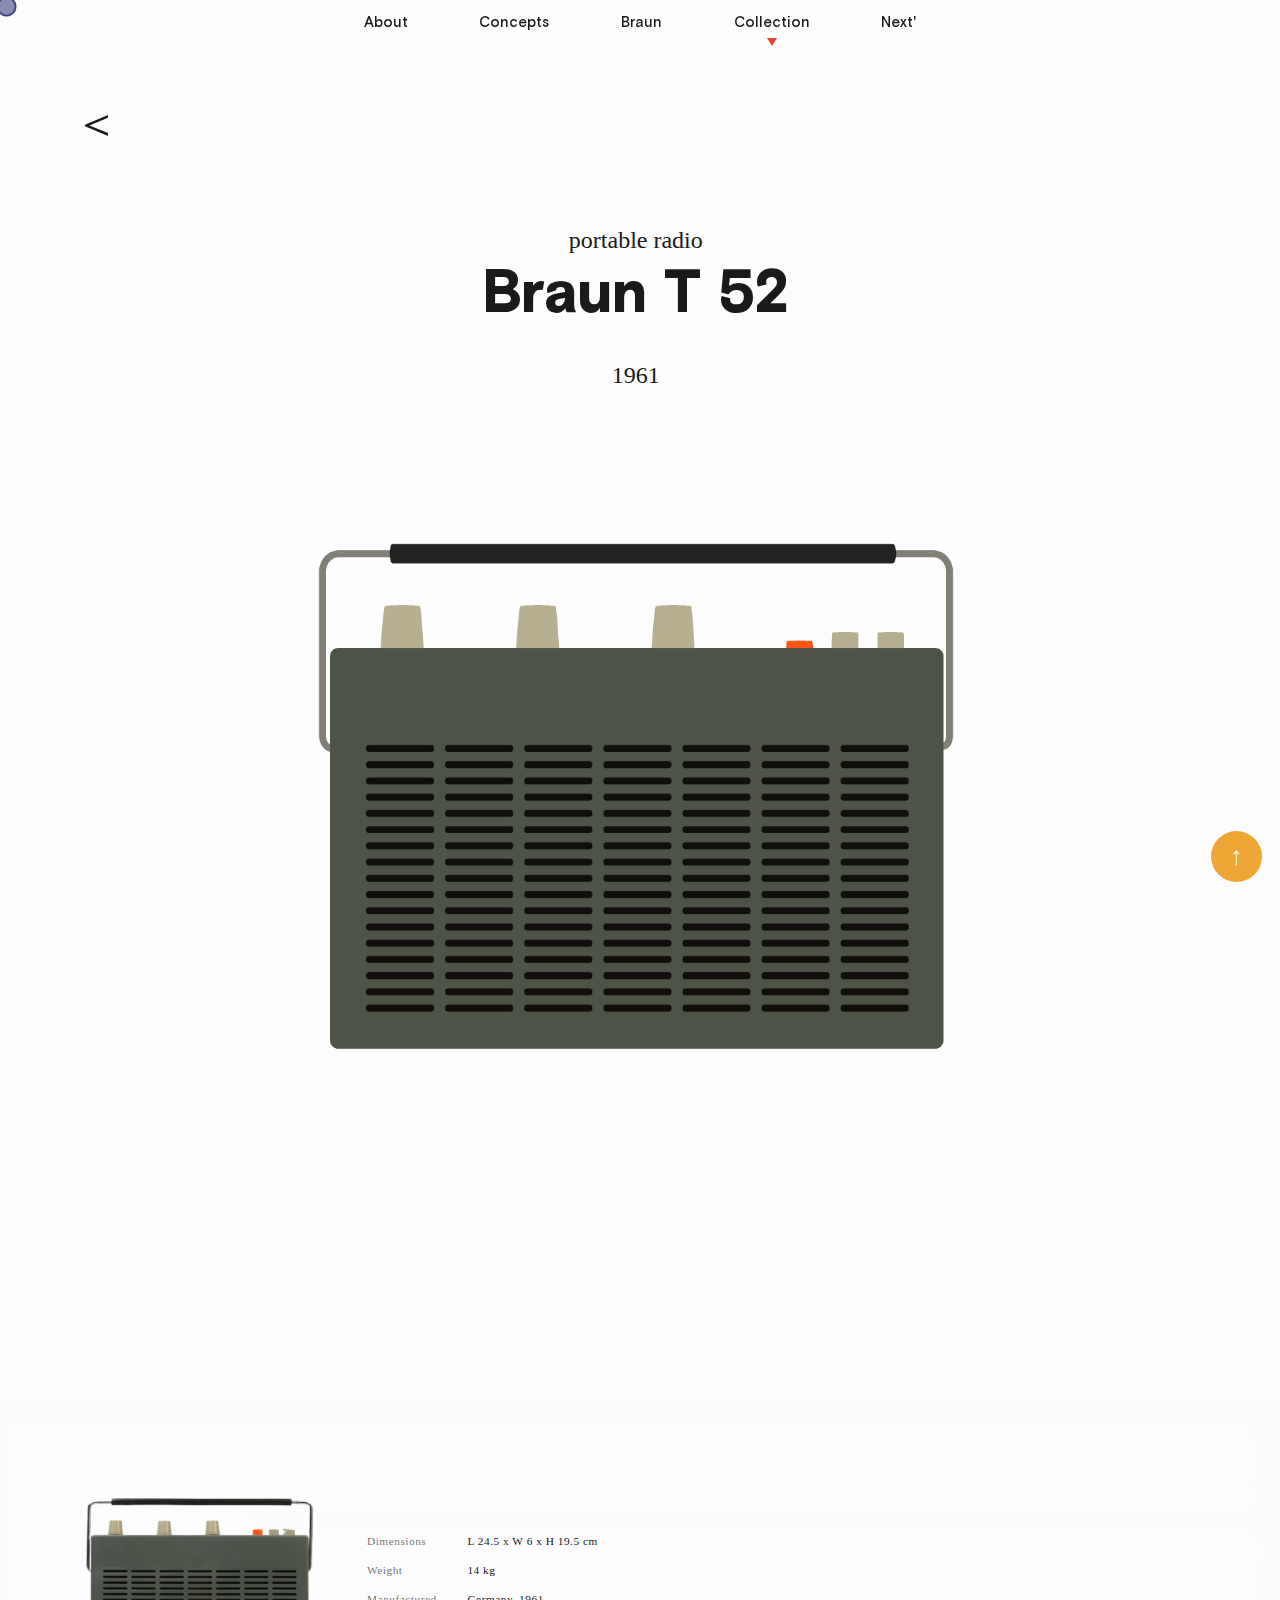
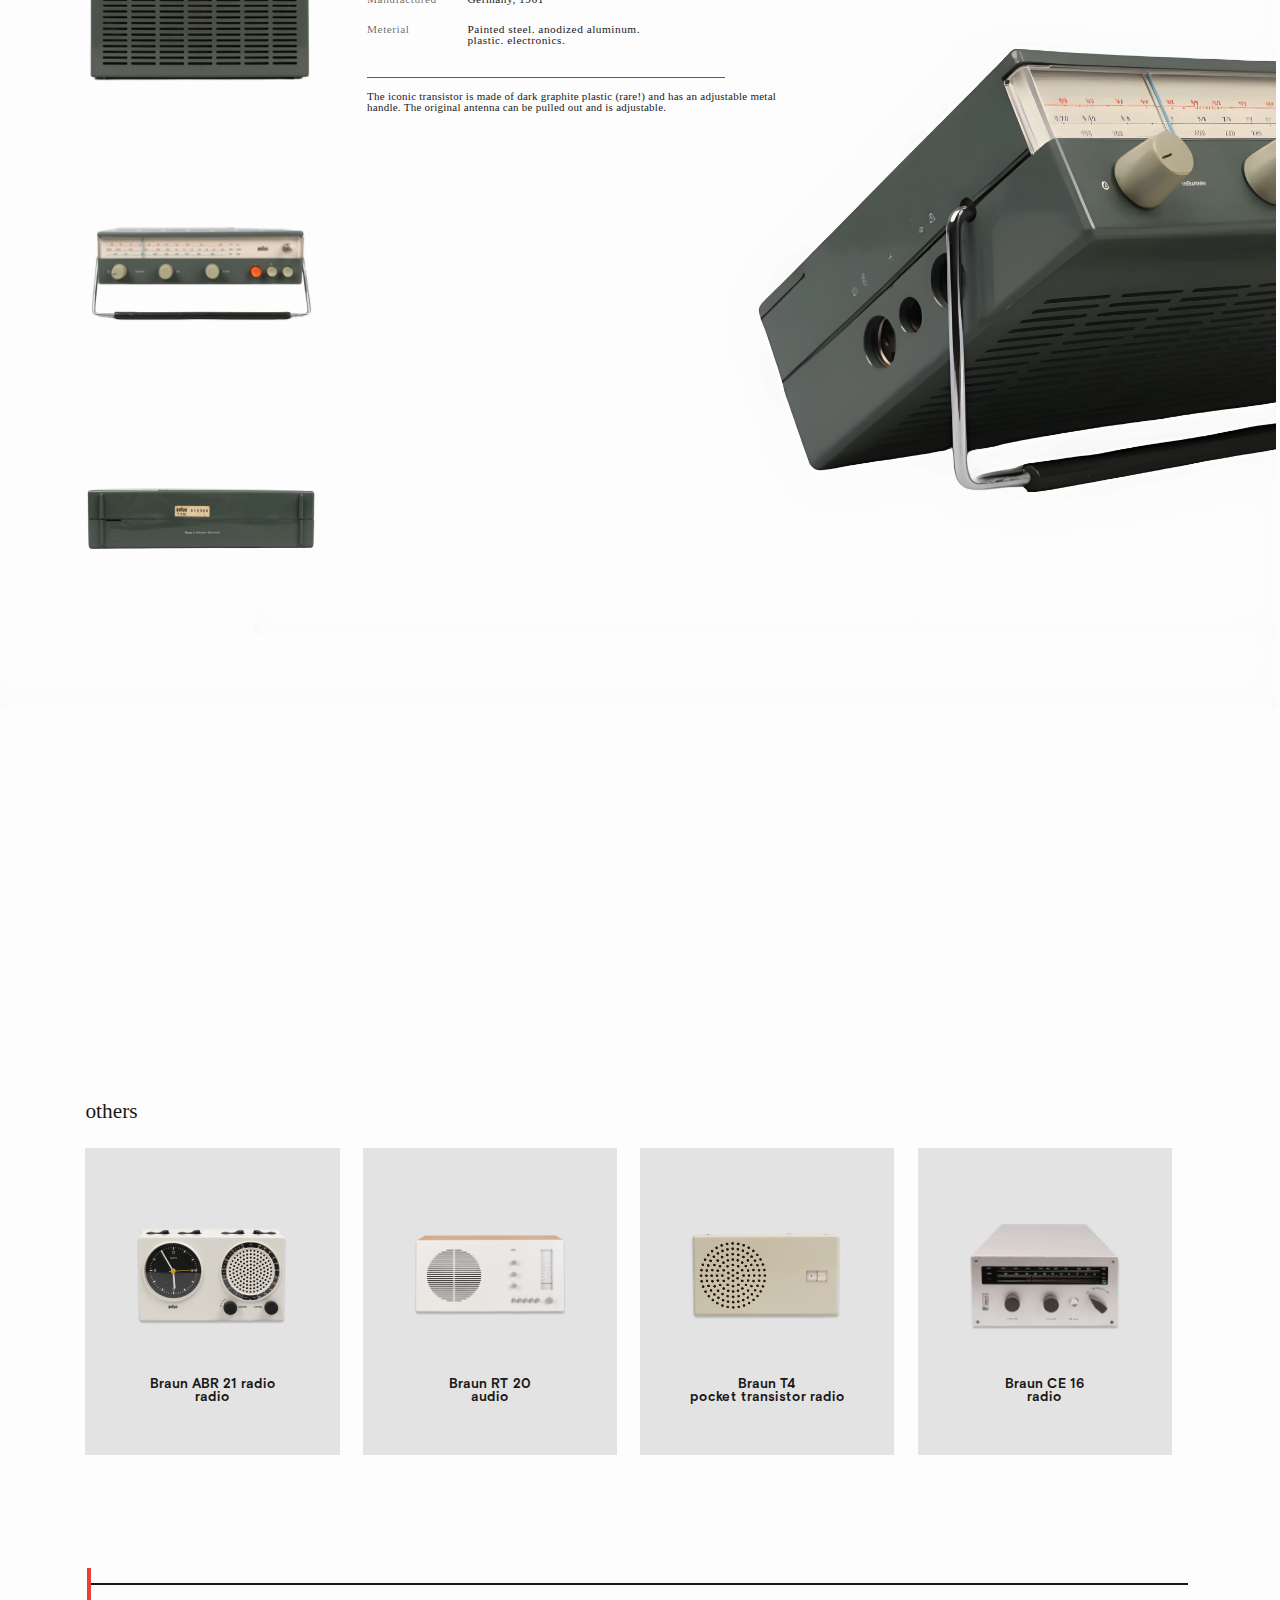
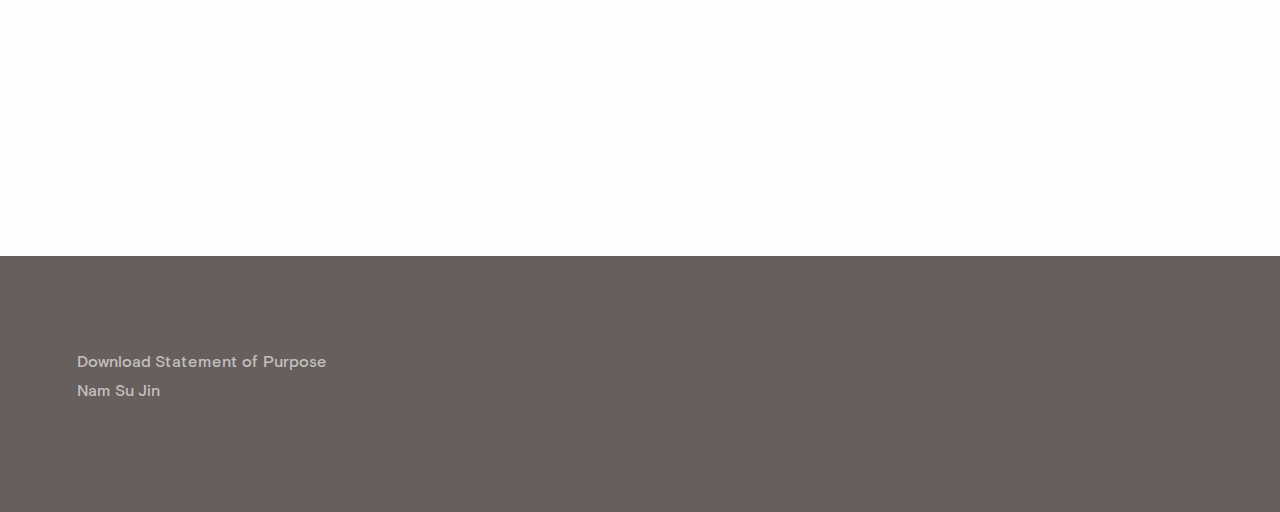
==== card1.html @ e19cb907 "Add files via upload" ====
<!DOCTYPE html>
<html lang="en">
    <head>
        <meta charset="UTF-8">
        <meta name="viewport" content="width=device-width, initial-scale=1.0">
        <title>Dieter Rams: Braun T 52</title>
        <link rel="icon" type="image/x-icon" href="./img/logo.png">
            <link href="./css/common_css.css" rel="stylesheet" type="text/css">
            <link href="./css/card.css" rel="stylesheet" type="text/css">
            <link href="./css/animation.css" rel="stylesheet" type="text/css">
            <script src="https://ajax.googleapis.com/ajax/libs/jquery/3.7.0/jquery.min.js"></script>
    </head>
<body>
    <div class="grid-container">
        <div class="grid"></div>
        <div class="grid"></div>
        <div class="grid"></div>
        <div class="grid"></div>
        <div class="grid"></div>
        <div class="grid"></div>
        <div class="grid"></div>
        <div class="grid"></div>
    </div>
    <header id="header">
        <span class="nav">
            <ul>
                <li class="first"><a href="./index.html#About">About</a></li>
                <li class="first"><a href="./index.html#Concept">Concepts</a></li>
                <li class="first"><a href="./index.html#Braun">Braun</a></li>
                <li class="first"><a href="./index.html#Collection">Collection</a></li>
                <li class="first"><a href="./index.html#Next">Next'</a></li>
            </ul>
        </span>
        <div class="nav_under">
            <div class="container">
                <div class="nav_dot2"></div>
                <div class="nav_line"></div>
            </div>
        </div>
    </header>
    <div class="pointer"></div>
    <button id="topButton" onclick="scrollToTop()">↑</button>
    <div id="wrap">
        <div id="card_main">
            <a class="back" href="./index.html#mo1">＜</a>
            <div class="card_title">
                <p>portable radio</p>
                <h3>Braun T 52</h3>
                <p>1961</p>
            </div>
            <img src="./img2/c1.gif">
        </div>
        <!--내용 채우기-->
        <div class="card_detail" id="card1">
            <div class="left_img">
                <div class="imgsc"><img src="./img/colletion/b_c1/c1_d2.jpg"></div>
                <div class="imgsc1"><img src="./img/colletion/b_c1/c1_d1.jpg"></div>
                <div class="imgsc"><img src="./img/colletion/b_c1/c1_d3.jpg"></div>
            </div>
            <div class="center_content">
                <div class="up">
                    <div class="up-lf">
                        <p>Dimensions</p>
                        <p>Weight</p>
                        <p>Manufactured</p>
                        <p>Meterial</p>
                    </div>
                    <div class="up-rg">
                        <p>L 24.5 x W 6 x H 19.5 cm</p>
                        <p>14 kg</p>
                        <p>Germany, 1961</p>
                        <p>Painted steel. anodized aluminum.
                            <br/> plastic. electronics.</p>
                    </div>
                </div>
                <div class="line"></div>
                    <div class="down">
                        <p>The iconic transistor is made of dark graphite plastic (rare!) and has an adjustable metal
                            <br/> handle. The original antenna can be pulled out and is adjustable.</p>
                    </div>
            </div>
        </div>
        <div id="card_nav">
            <h3>others</h3>
            <div class="slider-container">
                <div class="slides">
                    <!-- 슬라이드 8개 -->
                    <div class="slide">
                        <a href="./card2.html">
                            <div class="slide_img"><img src="./img/card/img2.png" alt="브라운 제품"></div>
                            <p class="cardp">Braun ABR 21 radio
                                <br/>radio
                            </p>
                        </a>
                    </div>
                    <div class="slide">
                        <a href="./card3.html">
                            <div class="slide_img"><img src="./img/card/img3.png" alt="브라운 제품"></div>
                            <p class="cardp">Braun RT 20
                                <br/>audio
                            </p>
                        </a>
                    </div>
                    <div class="slide">
                        <a href="./card4.html">
                            <div class="slide_img"><img src="./img/card/img4.png" alt="브라운 제품"></div>
                            <p class="cardp">Braun T4
                                <br/>pocket transistor radio
                            </p>
                        </a>
                    </div>
                    <div class="slide">
                        <a href="./card5.html">
                            <div class="slide_img"><img src="./img/card/img5.png" alt="브라운 제품"></div>
                            <p class="cardp">Braun CE 16
                                <br/>radio
                            </p>
                        </a>
                    </div>
                    <div class="slide">
                        <a href="./card6.html">
                            <div class="slide_img"><img src="./img/card/img6.png" alt="브라운 제품"></div>
                            <p class="cardp">Braun transistor K
                                <br/>radio
                            </p>
                        </a>
                    </div>
                    <div class="slide">
                        <a href="./card7.html">
                            <div class="slide_img"><img src="./img/card/img7.png" alt="브라운 제품"></div>
                            <p class="cardp">Braun SK 5
                                <br/>turn table
                            </p>
                        </a>
                    </div>
                    <div class="slide">
                        <a href="./card8.html">
                            <div class="slide_img"><img src="./img/card/img8.png" alt="브라운 제품"></div>
                            <p class="cardp">Braun CSV 13
                                <br/>audio amplifier
                            </p>
                        </a>
                    </div>
                    <div class="slide">
                        <a href="./card1.html">
                            <div class="slide_img"><img src="./img/card/img1.png" alt="브라운 제품"></div>
                            <p class="cardp">Braun t 52
                                <br/>pocket radio
                            </p>
                        </a>
                    </div>
                </div>
            </div>
            <input type="range" min="0" max="4" value="0" class="slider-bar" id="sliderBar" aria-label="Slide control">
        </div>
    </div>
    <footer>
        <div>
        <a href="./img/디지텉미디어디자인학과_남수진.hwp" download>Download Statement of Purpose</a>
        <p>Nam Su Jin</p>
    </div>
    </footer>
    <script src="./js/common.js"></script>
    <script src="./js/sub.js"></script>
</body>
</html>
---- css/common_css.css ----
@font-face {
    font-family: 'HelveticaNeueLTPro';
    src: url("../img/font/HelveticaNeueLTPro-Roman.otf");
}
@font-face {
    font-family: 'HelveticaNeueLTPro2';
    src: url("../img/font/HelveticaNeueLTPro-Md.otf");
}
@font-face {
    font-family: 'BasisGrotesquePro_Black';
    src: url("../img/font/BasisGrotesquePro-Black.ttf");
}
@font-face {
    font-family: 'BasisGrotesquePro_BlackItalic';
    src: url("../img/font/BasisGrotesquePro-BlackItalic.ttf");
}
@font-face {
    font-family: 'BasisGrotesquePro_Bold';
    src: url("../img/font/BasisGrotesquePro-Bold.ttf");
}
@font-face {
    font-family: 'BasisGrotesquePro_BoldItalic';
    src: url("../img/font/BasisGrotesquePro-BoldItalic.ttf");
}
@font-face {
    font-family: 'BasisGrotesquePro_Italic';
    src: url("../img/font/BasisGrotesquePro-Italic.ttf");
}
@font-face {
    font-family: 'BasisGrotesquePro_Light';
    src: url("../img/font/BasisGrotesquePro-Light.ttf");
}
@font-face {
    font-family: 'BasisGrotesquePro_LightItalic';
    src: url("../img/font/BasisGrotesquePro-LightItalic.ttf");
}
@font-face {
    font-family: 'BasisGrotesquePro_Medium';
    src: url("../img/font/BasisGrotesquePro-Medium.ttf");
}
@font-face {
    font-family: 'BasisGrotesquePro_MediumItalic';
    src: url("../img/font/BasisGrotesquePro-MediumItalic.ttf");
}
@font-face {
    font-family: 'BasisGrotesquePro_Regular';
    src: url("../img/font/BasisGrotesquePro-Regular.ttf");
}

html, body, div, span, applet, object, iframe,
h1, h2, h3, h4, h5, h6, p, blockquote, pre,
a, abbr, acronym, address, big, cite, code,
del, dfn, em, img, ins, kbd, q, s, samp,
small, strike, strong, sub, sup, tt, var,
b, u, i, center,
dl, dt, dd, ol, ul, li,
fieldset, form, label, legend,
table, caption, tbody, tfoot, thead, tr, th, td,
article, aside, canvas, details, embed, 
figure, figcaption, footer, header, hgroup, 
menu, nav, output, ruby, section, summary,
time, mark, audio, video {
	margin: 0;
	padding: 0;
	border: 0;
	font-size: 100%;
	font: inherit;
	vertical-align: baseline;
    box-sizing: border-box;
}
/* HTML5 display-role reset for older browsers */
article, aside, details, figcaption, figure, 
footer, header, hgroup, menu, nav, section {
	display: block;
}
body {
	line-height: 1;
    overflow-x: hidden;
    cursor: none;
}
ol, ul {
	list-style: none;
}
blockquote, q {
	quotes: none;
}
blockquote:before, blockquote:after,
q:before, q:after {
	content: '';
	content: none;
}
a {
    text-decoration: none;
    color: inherit;
    cursor: none;
}
a:link, a:visited, a:hover, a:active {
    text-decoration: none;
    border: none;
    outline: none;
}
table {
	border-collapse: collapse;
	border-spacing: 0;
}
body{
    width: 100vw;
    height: auto;
    background-color: #F2F2F2;
    font-family: 'BasisGrotesquePro_Medium';
}
/* 수직 스크롤 바 스타일 */
::-webkit-scrollbar {
    width: .65vw;
}

::-webkit-scrollbar-thumb {
    background-color: #EEA737; /* 스크롤 바 색상 */
    border-radius: 6px; /* 둥근 테두리 */
    cursor:pointer;
}

::-webkit-scrollbar-track {
    background-color: #F2F2F2; /* 스크롤 바 트랙 색상 */
    opacity: 0%;
}

/* 수평 스크롤 바 스타일 */
::-webkit-scrollbar-horizontal {
    height: 12px; /* 수평 스크롤 바 높이 */
}

::-webkit-scrollbar-thumb:horizontal {
    background-color: #293A68; /* 수평 스크롤 바 색상 */
}
/* .img{
    width: auto;
    height: auto;
} */
/* .grid-container {
    display: grid;
    position: absolute;
    grid-template-columns: repeat(8, 1fr); 
    gap: 1.6vw; 
    width: calc(100vw - .65vw); 
    height: 4000vh;
    padding: 0 6.7708vw;
}

.grid {
    background-color: #ff000030; 
    padding: 1.0417vw; 
    text-align: center;
} */

/* 네비게이션 바 */
header{
    height: 4.2vw;
    position: fixed;
    top: 0;
    width: 100%;
    justify-content: center;
    transition: all 1s ease;
    z-index: 20;
    overflow: hidden;
    transition: all 0.5s ease;
}
header.down {
    top: -10vh;
}
header.up {
    top: 0;
    transition: all 1s ease;
}
header ul {
    list-style: none;
    display: flex;
}
.nav {
    display: flex;
    justify-content: center;
    align-items: end;
    height: 2.4vw;
    margin-bottom: .6vw;
}
header:hover{
    background: rgba(255, 255, 255, 0.034);
    backdrop-filter: blur(6px); /* Apply blur effect */
}
.nav .first{
    margin: 0 2.8vw;
}
.nav a {
    color: #19181B;
    font-size: calc(100vw * 22 / 1920);
    text-decoration: none;
    position: relative;
}

/* Add hover effect */
.nav a::after {
    content: '';
    position: absolute;
    width: 100%;
    height: .1vw;
    background-color: #19181B;
    left: 0;
    bottom: -.1vw;
    transform: scaleX(0);
    transition: transform 0.5s ease;
}

.nav a:hover::after {
    transform: scaleX(1);
}
@keyframes over{
    0%{
        margin-top: 0px;    
        opacity: 1;
    }
    70%{
        margin-top: -5vw;    
        opacity: .6;
    }
    100%{
        margin-top: -5vw;  
        opacity: 0; 
    }
}
.nav-up {
    opacity: 0;
    margin-top: -3vw;
}
.nav-down{
    animation: over 6s ease reverse;
}
.nav_under{
    display: flex;
    justify-content: center;
    height: 1vw;
}
.container{
    width: 42vw;
    height: 100%;
}
.nav_under .nav_dot{
    position: relative;
    /* left: 1.4vw; */
    width: 0;
    height: 0;
    margin-bottom: .25vw;
    border-left: .4vw solid transparent;
    border-right: .4vw solid transparent;
    border-top: .7vw solid #E84033;
    transition: left 0.5s ease; /* Smooth transition */
}
/* .nav_under .nav_line{
    width: 100%;
    height: .1vw;
    background-color: #19181B;
} */
.pointer {
    position: fixed;
    width: 1vw;
    height: 1vw;
    border: .15vw solid #ABBAFF;
    background-color: #abbaff1a;
    border-radius: 50%;
    top: 0;
    left: 0;
    pointer-events: none;
    transition: transform 0.3s cubic-bezier(.07, .82, .17, 1), border 0.3s cubic-bezier(.07, .82, .17, 1), background-color 0.3s cubic-bezier(.07, .82, .17, 1);
    z-index: 99;
    cursor: none;
}
#topButton {
    position: fixed;
    bottom: 2vh;
    right: 2vh;
    background-color: #EEA737;
    font-family: sans-serif;
    font-size: calc(100vw * 40/ 1920);
    color: #ffffffd2;
    border: none;
    border-radius: 50%;
    padding: .8vw;
    height: 4vw;
    width: 4vw;
    z-index: 20;
    cursor: none;
}
::selection {
    background-color:  #eea837b6; 
    color: #fff; /* 선택된 텍스트의 색상 */
}


/* 선택을 해제한 후의 텍스트 스타일 지정 */
::-moz-selection {
    background-color: #b1536785; /* Firefox에서의 선택 영역의 배경 색 */
    color: #F2F2F2; /* 선택된 텍스트의 색상 */
}
.loader {
    position: fixed;
    top: 0;
    left: 0;
    width: 100%;
    height: 100%;
    background: #F2F2F2;
    z-index: 9999;
    opacity: 1;
    transition: 0.5s ease;
    overflow: hidden;
    display: flex;
    align-items: center;
    justify-content: center;
}
.loading h2{
    font-family: Verdana, Geneva, Tahoma, sans-serif;
    font-weight: 400;
}

.hidden2 {
    display: none;
}
.no-scroll {
    overflow: hidden;
}
.loading {
    text-align: center;
}
.loading h2 {
    color: black;
    font-size: calc(100vw * 32/ 1920);
}
.loading span {
    display: inline-block;
    vertical-align: middle;
    width: 1em;
    height: 1em;
    margin: 0.5em;
    background: #3d3634bd;
    border-radius: 50%;
    animation: loading 1s infinite alternate;
}
.loading span:nth-of-type(2) {
    background: #3d3634bd;
    animation-delay: 0.2s;
}
.loading span:nth-of-type(3) {
    background: #3d3634bd;
    animation-delay: 0.4s;
}
.loading span:nth-of-type(4) {
    background: #3d3634bd;
    animation-delay: 0.6s;
}
@keyframes loadings{
    0%{
        background: #3d3634bd;
    scale: 1;
    }
    20%{
        background: #3d3634bd;
        scale: 1;
    }
    100%{
        background: #49403e;
        scale: 200;
    }
}
.loading span:nth-of-type(5) {
    background: #3d3634bd;
    animation-delay: 0.8s;
}
.loading span:nth-of-type(6) {
    background: #3d3634bd;
    animation-delay: 1.0s;
}
.loading span:nth-of-type(7) {
    background: #3d3634bd;
    animation-delay: 1.2s;
    animation: loadings 1s ease forwards;
}

/*
   * Animation keyframes
   * Use transition opacity instead of keyframes?
   */
@keyframes loading {
    0% {
        opacity: 0;
    }
    100% {
        opacity: 1;
    }
}
footer{
    width: 100vw;
    height: 20vw;
    background-color: #49403ed5;
    /* margin-top: 10vw; */
    display: flex;
    align-items: center;
}
footer a, footer p{
    color: #ffffff9c; 
    margin:1vw 6vw;   
    font-size: calc(100vw * 24 / 1920);
}
---- css/card.css ----
body{
    background-color: #fdfdfd;
}
#wrap{
    width: calc(100vw - .65vw); 
    color: #1B1A18;
    display: flex;
    flex-direction: column;
    align-items: center;
    justify-content: center;
}
.nav_under .nav_dot2{
    position: relative;
    left: 30.9vw;
    width: 0;
    height: 0;
    margin-bottom: .25vw;
    border-left: .4vw solid transparent;
    border-right: .4vw solid transparent;
    border-top: .7vw solid #E84033;
    transition: left 0.5s ease; /* Smooth transition */
}
.back{
    position: fixed;
    top: 8vw;
    left: 5.7vw;
    font-family: 'BasisGrotesquePro_Light';
    font-size: calc(100vw * 70/ 1920);
    color: #19181B;
    z-index: 10;
    transition: all .5s ease;
}
.back:hover{
    color: #EEA737;
}
#card_main{
    width: 86vw;
    height: 100vw;
    display: flex;
    flex-direction: column;
    align-items: center;
    justify-content: center;
}
#card_main img{
    width: 50vw;
    height: auto;
}
.card_title{
    text-align: center;
    margin-bottom: 12vw;
}
.card_title p{
    font-family: 'HelveticaNeueLTPro';
    font-size: calc(100vw * 36/ 1920);
}
.card_title h3{
    font-family: 'BasisGrotesquePro_Black';
    font-size: calc(100vw * 90/ 1920);
    margin: 1vw 0 3vw 0;
}
.card_detail{
    width: 100vw;
    height: 90vw;
    display: flex;
    align-items: center;
}
#card1{
    background-image: url('../img/colletion/b_c1/bg.png'); /* 이미지 경로를 설정합니다 */
    background-size: 100%; /* 배경 이미지 크기를 90%로 설정합니다 */
    background-position: center; /* 배경 이미지가 가운데 오도록 설정합니다 */
    background-repeat: no-repeat;
}
#card2{
    background-image: url('../img/colletion/b_c2/bg.png'); /* 이미지 경로를 설정합니다 */
    background-size: 100%; /* 배경 이미지 크기를 90%로 설정합니다 */
    background-position: center; /* 배경 이미지가 가운데 오도록 설정합니다 */
    background-repeat: no-repeat;
}
#card3{
    background-image: url('../img/colletion/b_c3/bg.png'); /* 이미지 경로를 설정합니다 */
    background-size: 100%; /* 배경 이미지 크기를 90%로 설정합니다 */
    background-position: center; /* 배경 이미지가 가운데 오도록 설정합니다 */
    background-repeat: no-repeat;
}
#card4{
    background-image: url('../img/colletion/b_c4/bg.png'); /* 이미지 경로를 설정합니다 */
    background-size: 100%; /* 배경 이미지 크기를 90%로 설정합니다 */
    background-position: center; /* 배경 이미지가 가운데 오도록 설정합니다 */
    background-repeat: no-repeat;
}
#card5{
    background-image: url('../img/colletion/b_c5/bg.png'); /* 이미지 경로를 설정합니다 */
    background-size: 100%; /* 배경 이미지 크기를 90%로 설정합니다 */
    background-position: center; /* 배경 이미지가 가운데 오도록 설정합니다 */
    background-repeat: no-repeat;
}
#card6{
    background-image: url('../img/colletion/b_c6/bg.png'); /* 이미지 경로를 설정합니다 */
    background-size: 100%; /* 배경 이미지 크기를 90%로 설정합니다 */
    background-position: center; /* 배경 이미지가 가운데 오도록 설정합니다 */
    background-repeat: no-repeat;
}
#card7{
    background-image: url('../img/colletion/b_c7/bg.png'); /* 이미지 경로를 설정합니다 */
    background-size: 100%; /* 배경 이미지 크기를 90%로 설정합니다 */
    background-position: center; /* 배경 이미지가 가운데 오도록 설정합니다 */
    background-repeat: no-repeat;
}
#card8{
    background-image: url('../img/colletion/b_c8/bg.png'); /* 이미지 경로를 설정합니다 */
    background-size: 100%; /* 배경 이미지 크기를 90%로 설정합니다 */
    background-position: center; /* 배경 이미지가 가운데 오도록 설정합니다 */
    background-repeat: no-repeat;
}
.left_img{
    height: 80vw;
    display: flex;
    flex-direction: column;
    align-items: center;
    justify-content: center;
}
.imgsc{
    height: 20vw;
}
.imgsc{
    height: 20vw;
    display: flex;
    flex-direction: column;
    align-items: center;
    justify-content: center;
}
.left_img img{
    width: 18vw;
    margin-left: 7vw;
    margin: 5vw 0 5vw  7vw;
}
.center_content{
    height: 50vw;
    margin-left: 4vw;
}

.up{
    display: flex;
    font-family: 'HelveticaNeueLTPro';
    font-size: calc(100vw * 17/ 1920);
}
.up p{
    margin-bottom: 1.4vw;
    letter-spacing: .04vw;
}
.up-lf{
    color: #19181ba6;
}
.up-rg{
    margin-left: 2.4vw;
    color: #19181b;
}
.line{
    width: 28vw;
    height: .1vw;
    margin: 1vw 0;
    background: #19181bb4;
}
.down{
    font-family: 'HelveticaNeueLTPro';
    font-size: calc(100vw * 16.5/ 1920);
    letter-spacing: .02vw;
}
#card_nav{
    width: 86vw;
    height: 80vw;
    display: flex;
    flex-direction: column;
    /* align-items: center; */
    justify-content: center;
}
#card_nav h3{
    font-family: 'HelveticaNeueLTPro';
    font-size: calc(100vw * 32/ 1920);
    margin-bottom: 2vw;
}

/*카드 네비게이션*/
.slider-container {
    width: 100%;
    overflow: hidden;
}
.slides {
    display: flex;
    transition: transform 0.3s ease-in-out;
}
.slide {
    margin: 0 1.05%;
    min-width: 23.1%;
    height: 24vw;
    display: flex;
    flex-direction: column;
    align-items: center;
    justify-content: center;
    box-sizing: border-box;
    background: #E3E3E3;
    text-align: center;
    transition: all 1s ease-in-out;
}
.slide:nth-child(1) {
    margin-left: 0;
}
.slide:nth-child(8) {
    margin-right: 0;
}
.slide_img{
    height: 12vw;
    display: flex;
    align-items: center;

}
.slide img{
    width: 12vw;
    transition: all .4s ease-in-out;
}
.slide:hover img{
    transform: scale(1.02);
}
.slide:hover {
    background: #EEA737;
}
.cardp{
    font-family: 'BasisGrotesquePro_Bold';
    font-size: calc(100vw * 20/ 1920);
    margin-top: 2vw;
}
.slider-bar {
    width: 100%;
    margin-top: 10vw;
    -webkit-appearance: none;
    appearance: none;
    background: #19181B;
    height: .1vw;
    cursor: none;
    transition: all 0.5s ease;
}
.slider-bar::-webkit-slider-thumb {
    -webkit-appearance: none;
    appearance: none;
    width: .25vw;
    height: 2.5vw;
    background: #E84033;
    transition: all 0.5s ease; /* Smooth transition */
}
.slider-bar::-moz-range-thumb {
    width: .25vw;
    height: 2.5vw;
    background: #E84033;
    transition: left 0.5s ease, transform 0.3s ease-in-out;
}
.slider-bar:active::-webkit-slider-thumb {
    transform: scale(1.2);
}
.slider-bar:active::-moz-range-thumb {
    transform: scale(1.2);
}
.slider-bar.active {
    background-color: #ccc; /* 슬라이더 바 활성화 시 스타일 변경 */
}
---- css/animation.css ----
.slideInLeft {
    animation: slideInLeft 1.5s ease forwards;
}
.slideInLeft.infinite {
    -webkit-animation-iteration-count: infinite;
    animation-iteration-count: infinite;
}
.slideInLeft.hinge {
    -webkit-animation-duration: 2s;
    animation-duration: 2s;
}
/*the animation definition*/
@-webkit-keyframes slideInLeft {
    0% {
    -webkit-transform: translate3d(-10%, 0, 0);
    transform: translate3d(-10%, 0, 0);
    visibility: visible;
    opacity: 0;
    }
    100% {
    -webkit-transform: translate3d(0, 0, 0);
    transform: translate3d(0, 0, 0);
    opacity: 1;
    }
}
@keyframes slideInLeft {
    0% {
    -webkit-transform: translate3d(-10%, 0, 0);
    -ms-transform: translate3d(-10%, 0, 0);
    transform: translate3d(-10%, 0, 0);
    visibility: visible;
    opacity: 0;
    }
    100% {
    -webkit-transform: translate3d(0, 0, 0);
    -ms-transform: translate3d(0, 0, 0);
    transform: translate3d(0, 0, 0);
    opacity: 1;
    }
}
/**/
.slideInRight {
    animation: slideInRight 2s ease forwards;
}
.animated.infinite {
    -webkit-animation-iteration-count: infinite;
    animation-iteration-count: infinite;
}
.animated.hinge {
    -webkit-animation-duration: 2s;
    animation-duration: 2s;
}
/*the animation definition*/
@-webkit-keyframes slideInRight {
    0% {
    -webkit-transform: translate3d(10%, 0, 0);
    transform: translate3d(10%, 0, 0);
    visibility: visible;
    opacity: 0;
    }
    100% {
    -webkit-transform: translate3d(0, 0, 0);
    transform: translate3d(0, 0, 0);
    opacity: 1;
    }
}
@keyframes slideInRight {
    0% {
    -webkit-transform: translate3d(10%, 0, 0);
    -ms-transform: translate3d(10%, 0, 0);
    transform: translate3d(10%, 0, 0);
    visibility: visible;
    opacity: 0;
    }
    100% {
    -webkit-transform: translate3d(0, 0, 0);
    -ms-transform: translate3d(0, 0, 0);
    transform: translate3d(0, 0, 0);
    opacity: 1;
    }
}
.slideInRight {
    -webkit-animation-name: slideInRight;
    animation-name: slideInRight
}
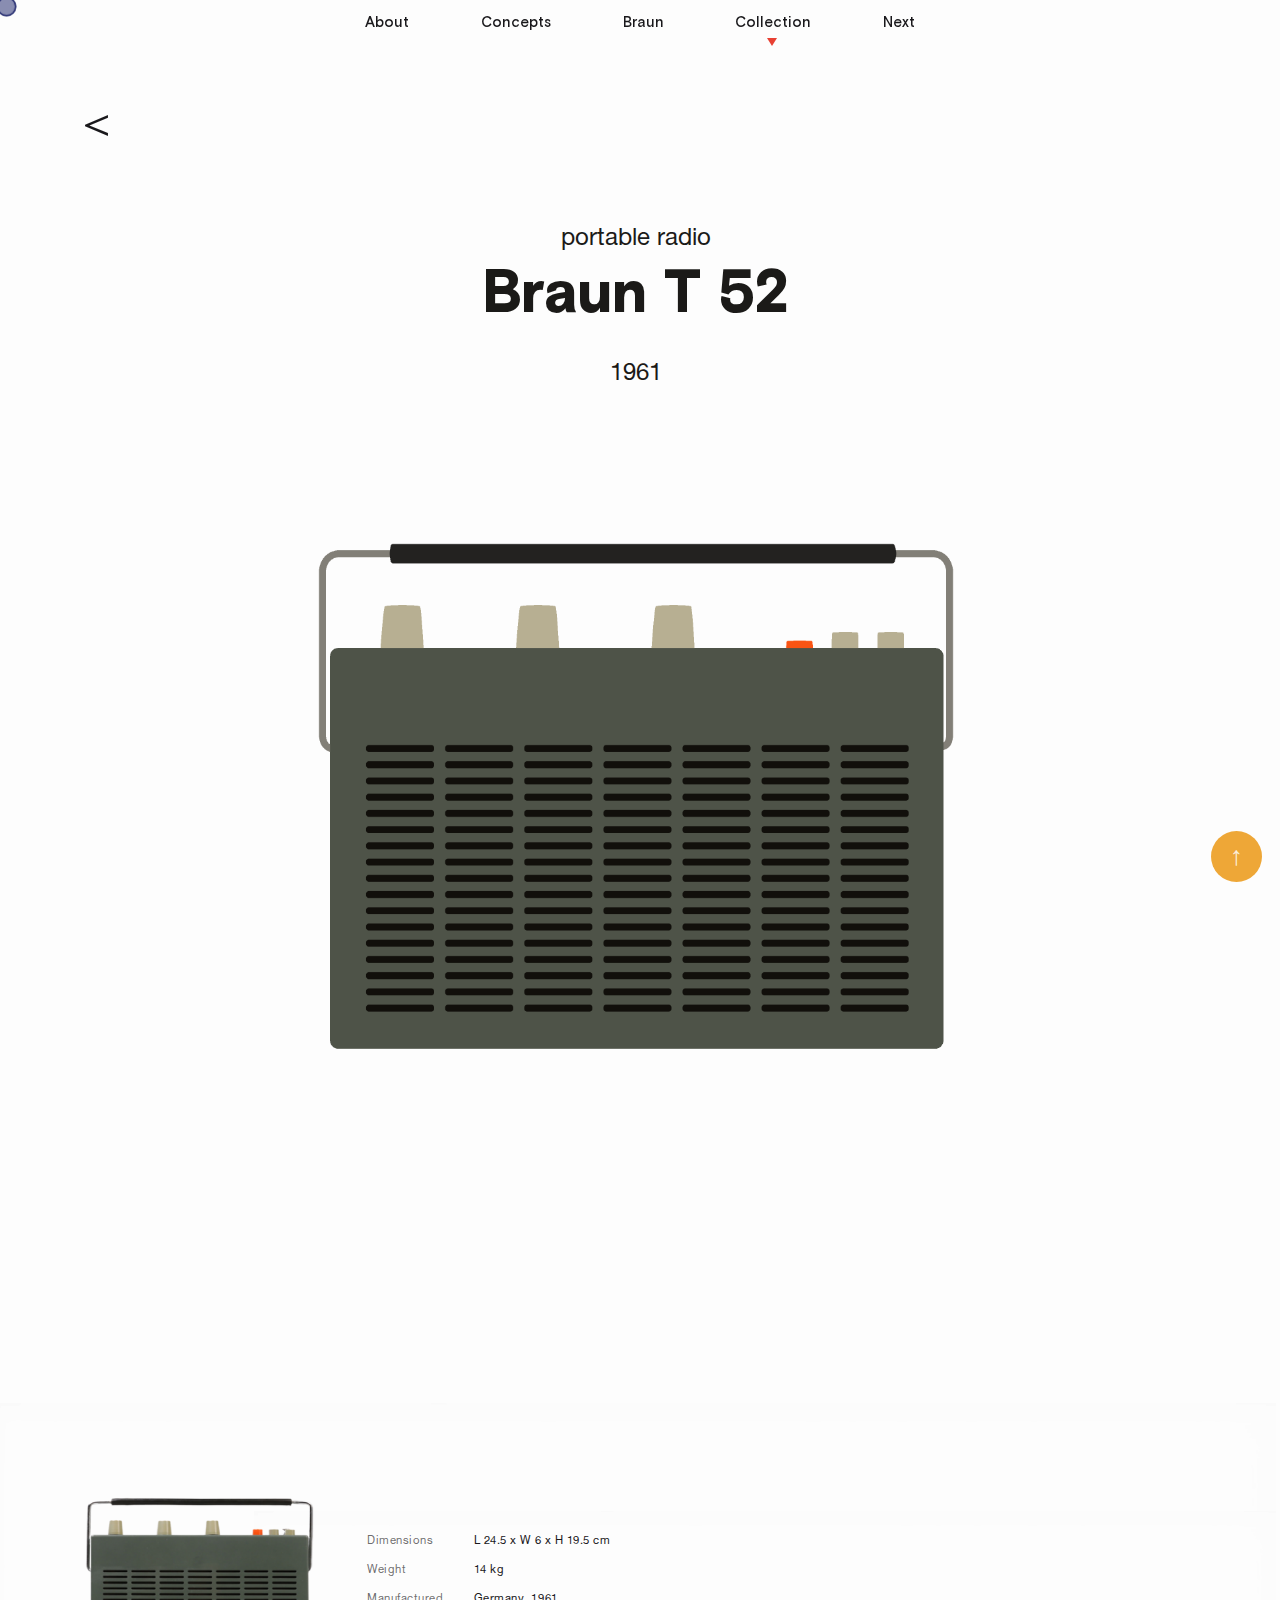
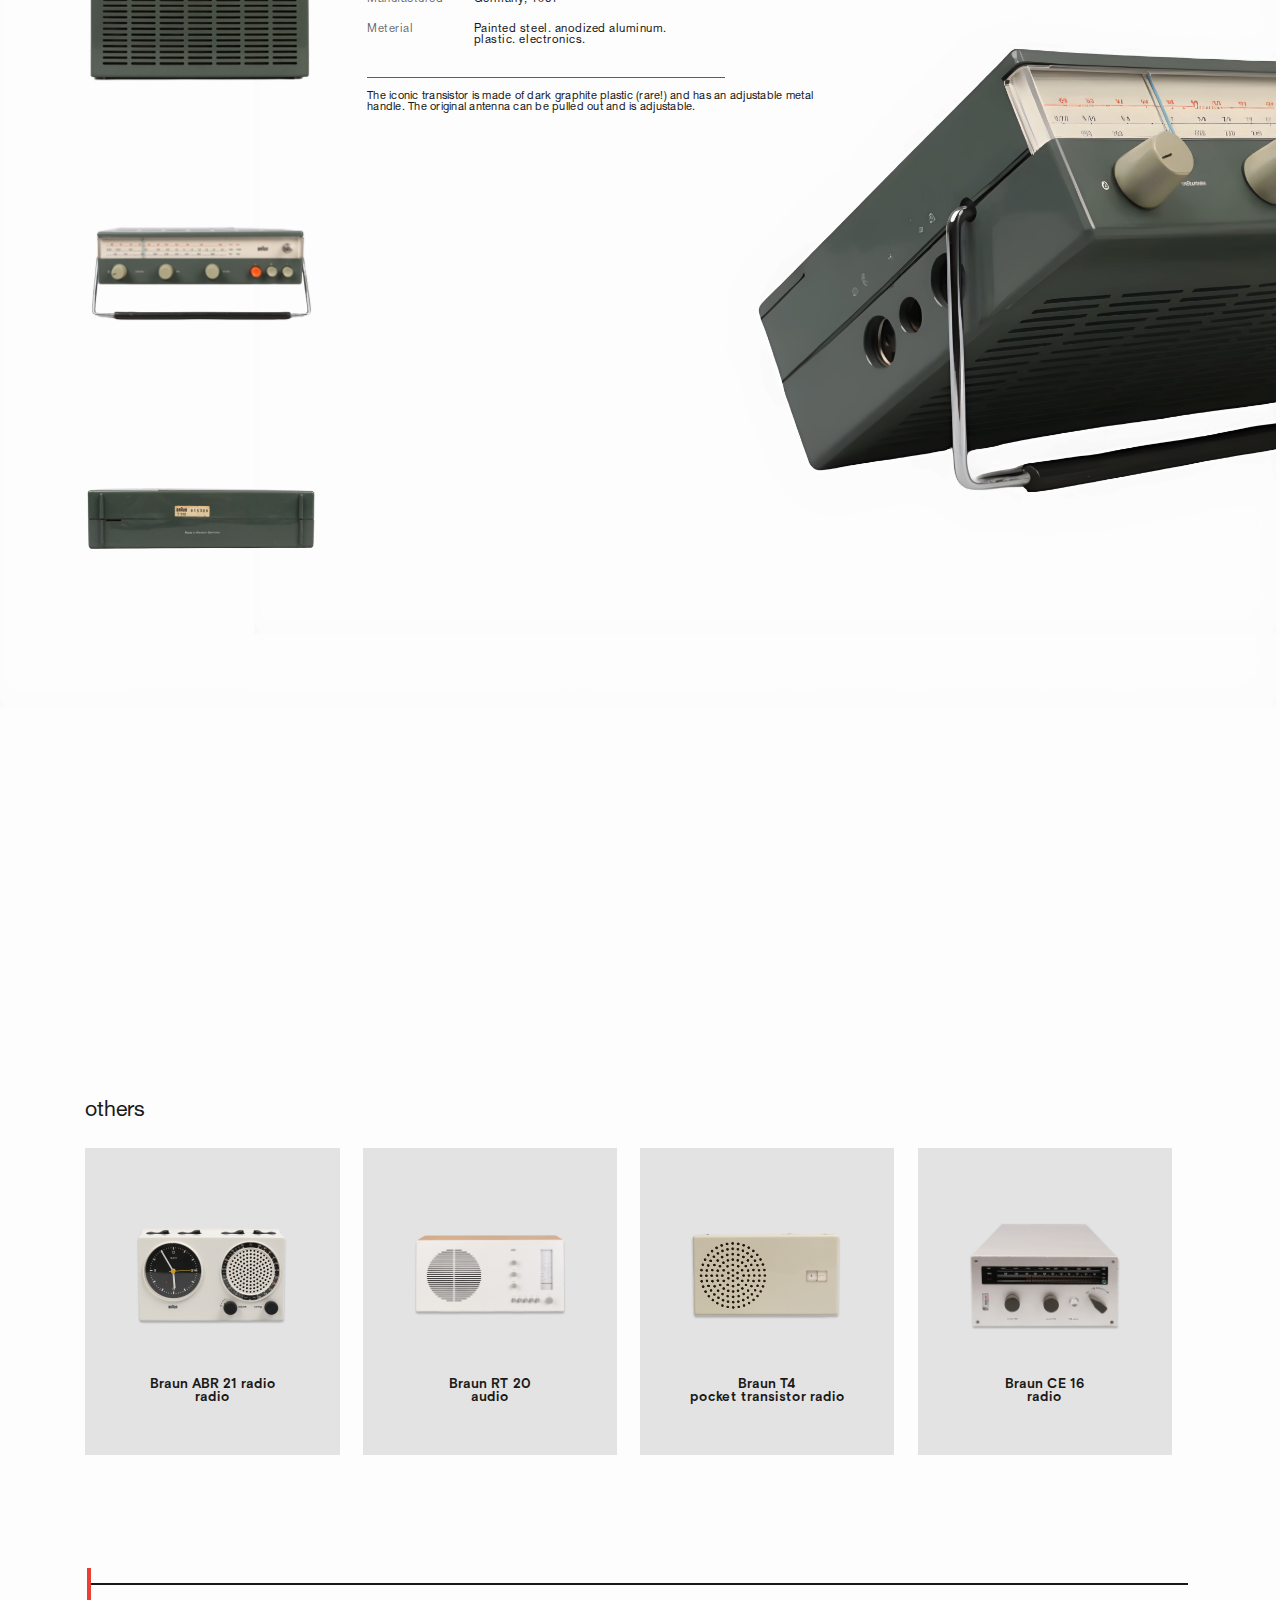
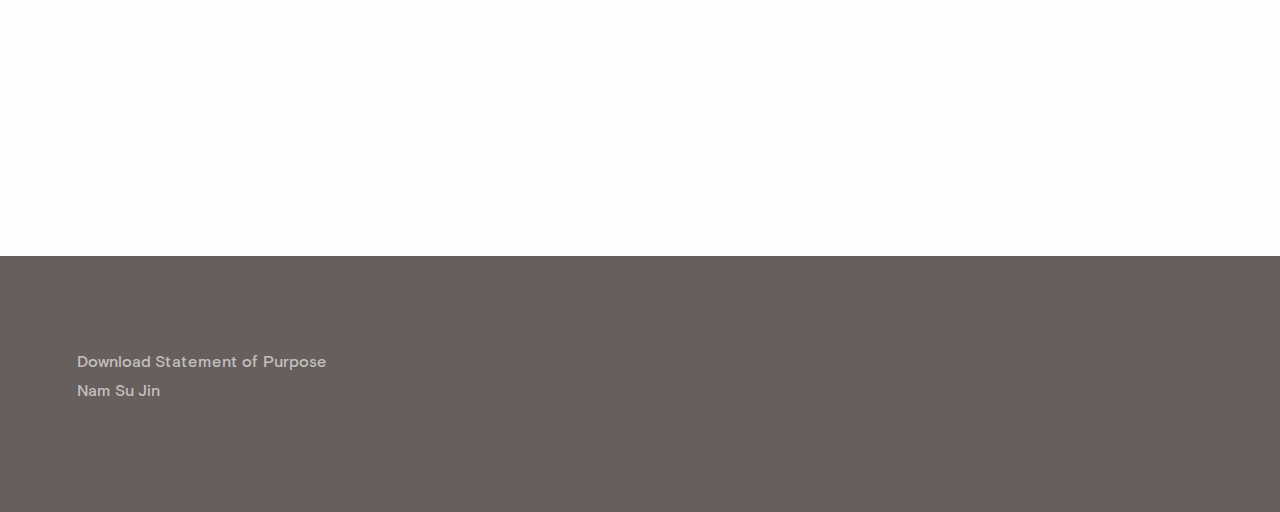
==== commit e1e1990e: "Update card1.html" ====
--- a/card1.html
+++ b/card1.html
@@ -28,7 +28,7 @@
                 <li class="first"><a href="./index.html#Concept">Concepts</a></li>
                 <li class="first"><a href="./index.html#Braun">Braun</a></li>
                 <li class="first"><a href="./index.html#Collection">Collection</a></li>
-                <li class="first"><a href="./index.html#Next">Next'</a></li>
+                <li class="first"><a href="./index.html#Next">Next</a></li>
             </ul>
         </span>
         <div class="nav_under">
@@ -163,4 +163,4 @@
     <script src="./js/common.js"></script>
     <script src="./js/sub.js"></script>
 </body>
-</html>+</html>
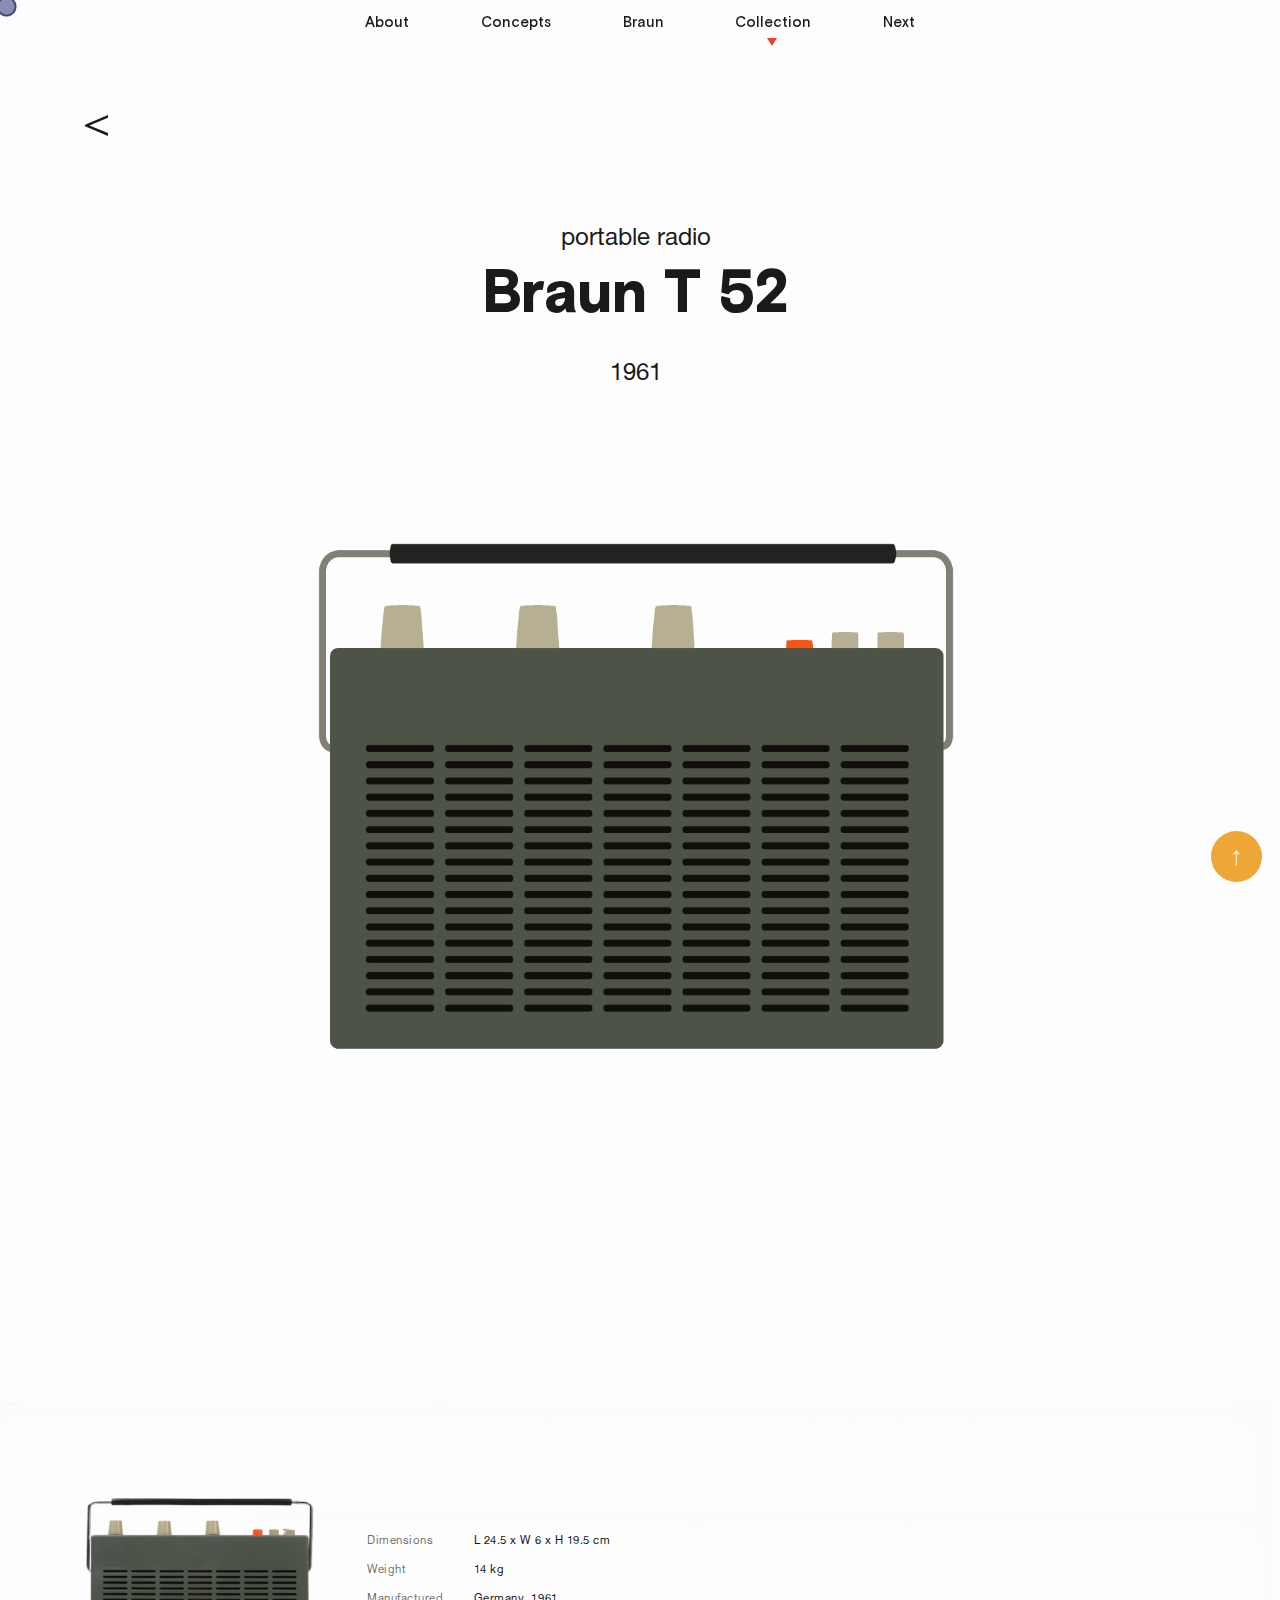
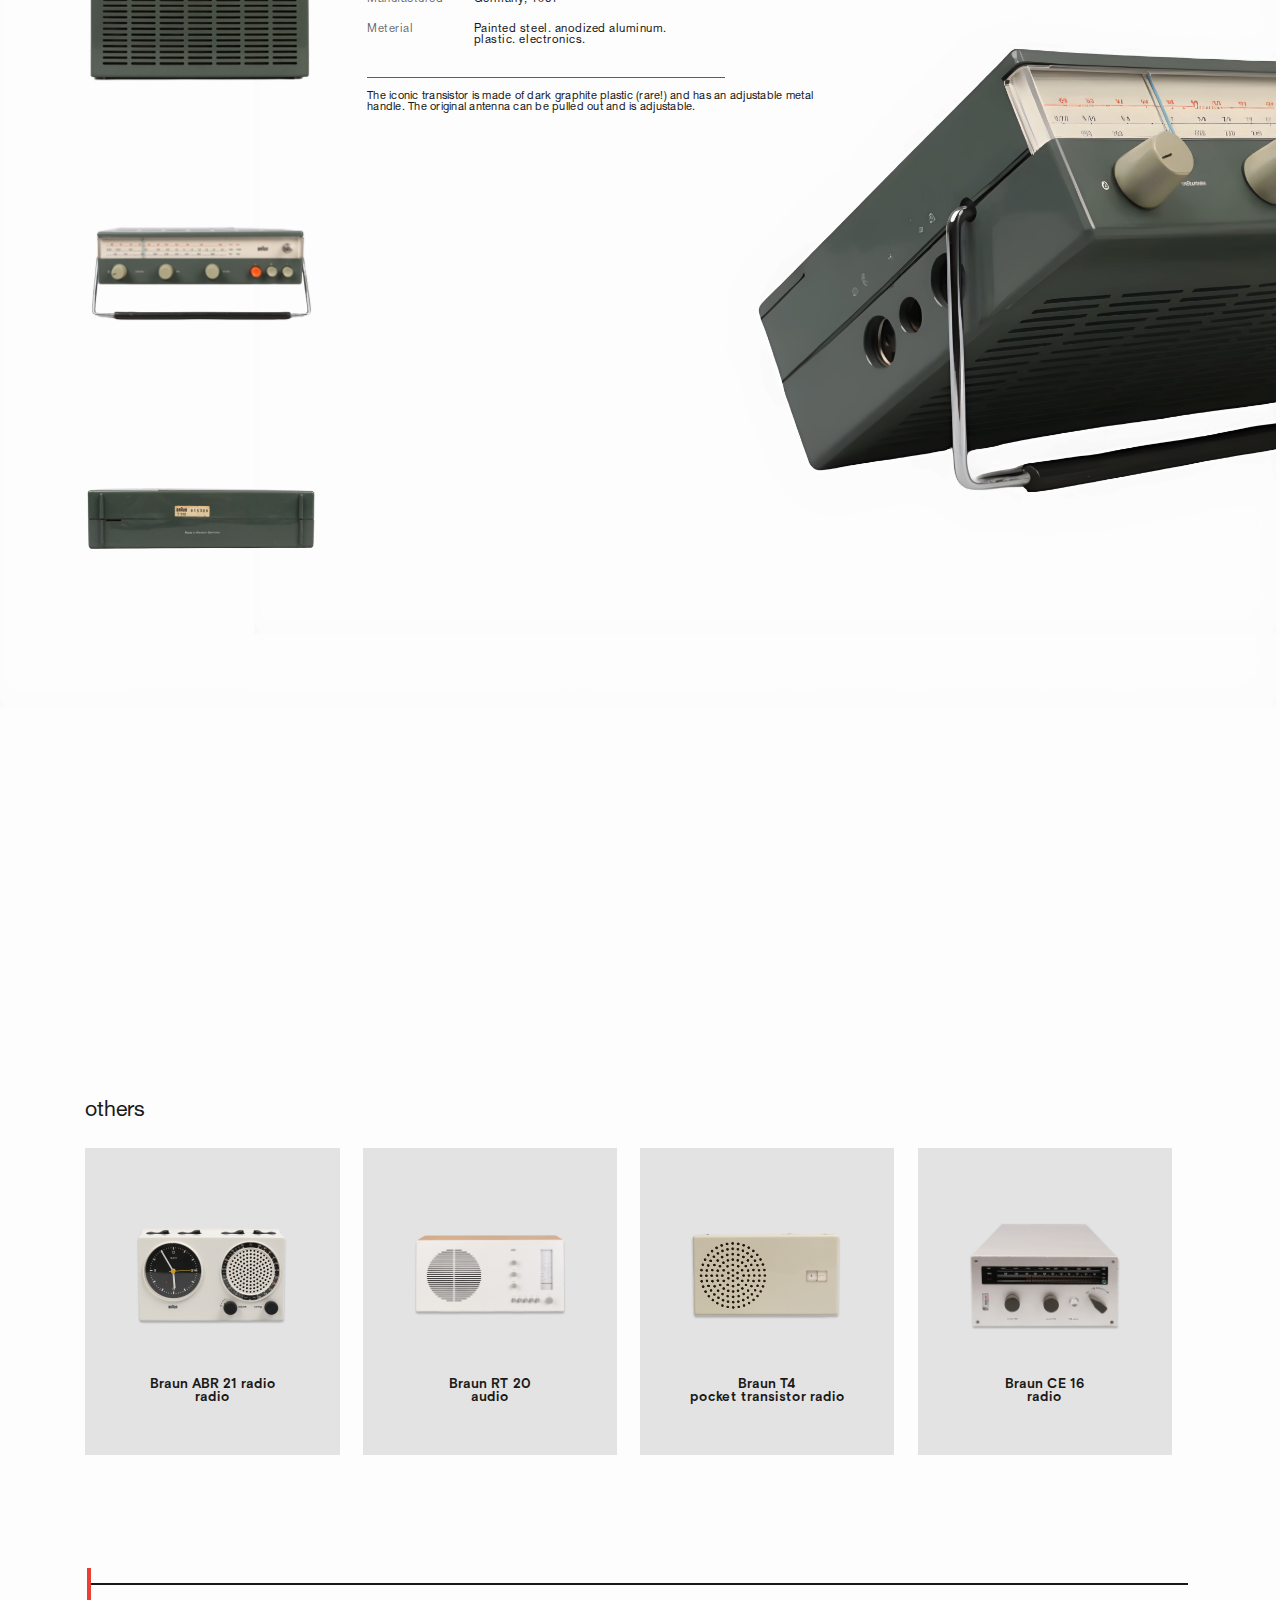
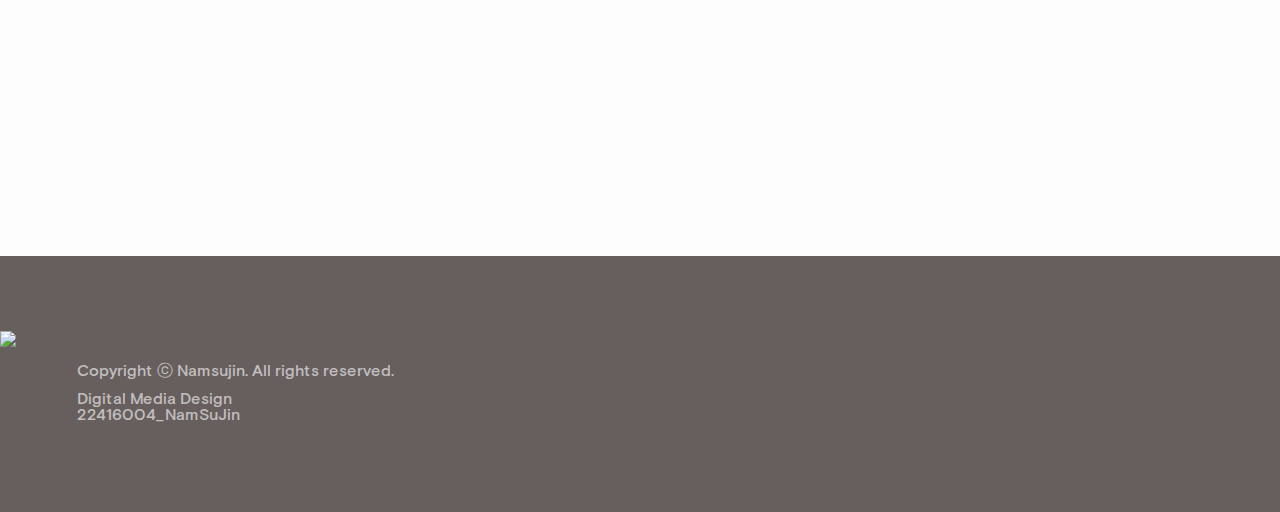
==== commit f7238757: "Update card1.html" ====
--- a/card1.html
+++ b/card1.html
@@ -156,9 +156,10 @@
     </div>
     <footer>
         <div>
-        <a href="./img/디지텉미디어디자인학과_남수진.hwp" download>Download Statement of Purpose</a>
-        <p>Nam Su Jin</p>
-    </div>
+            <img src="./img/footer.png">
+            <p>Copyright ⓒ Namsujin. All rights reserved. </p>        
+            <p>Digital Media Design <br/>22416004_NamSuJin</p>        
+        </div>
     </footer>
     <script src="./js/common.js"></script>
     <script src="./js/sub.js"></script>
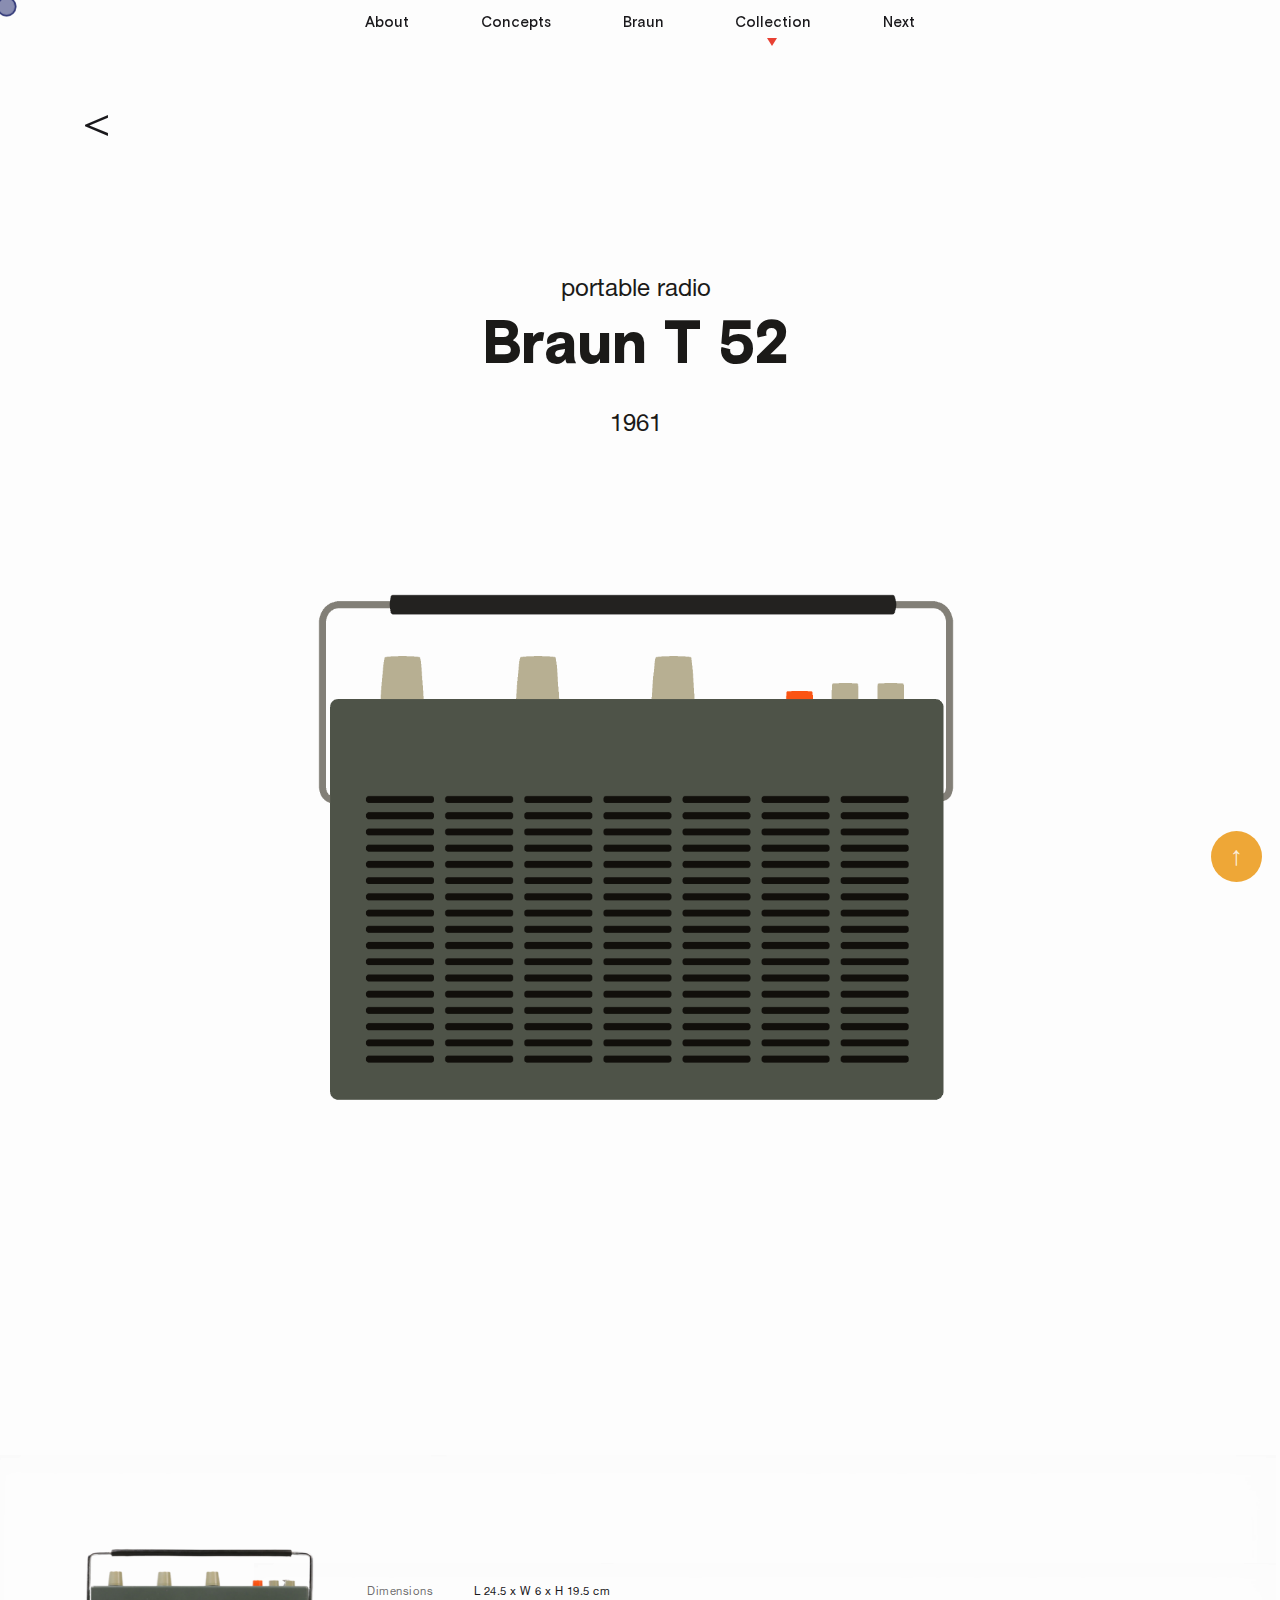
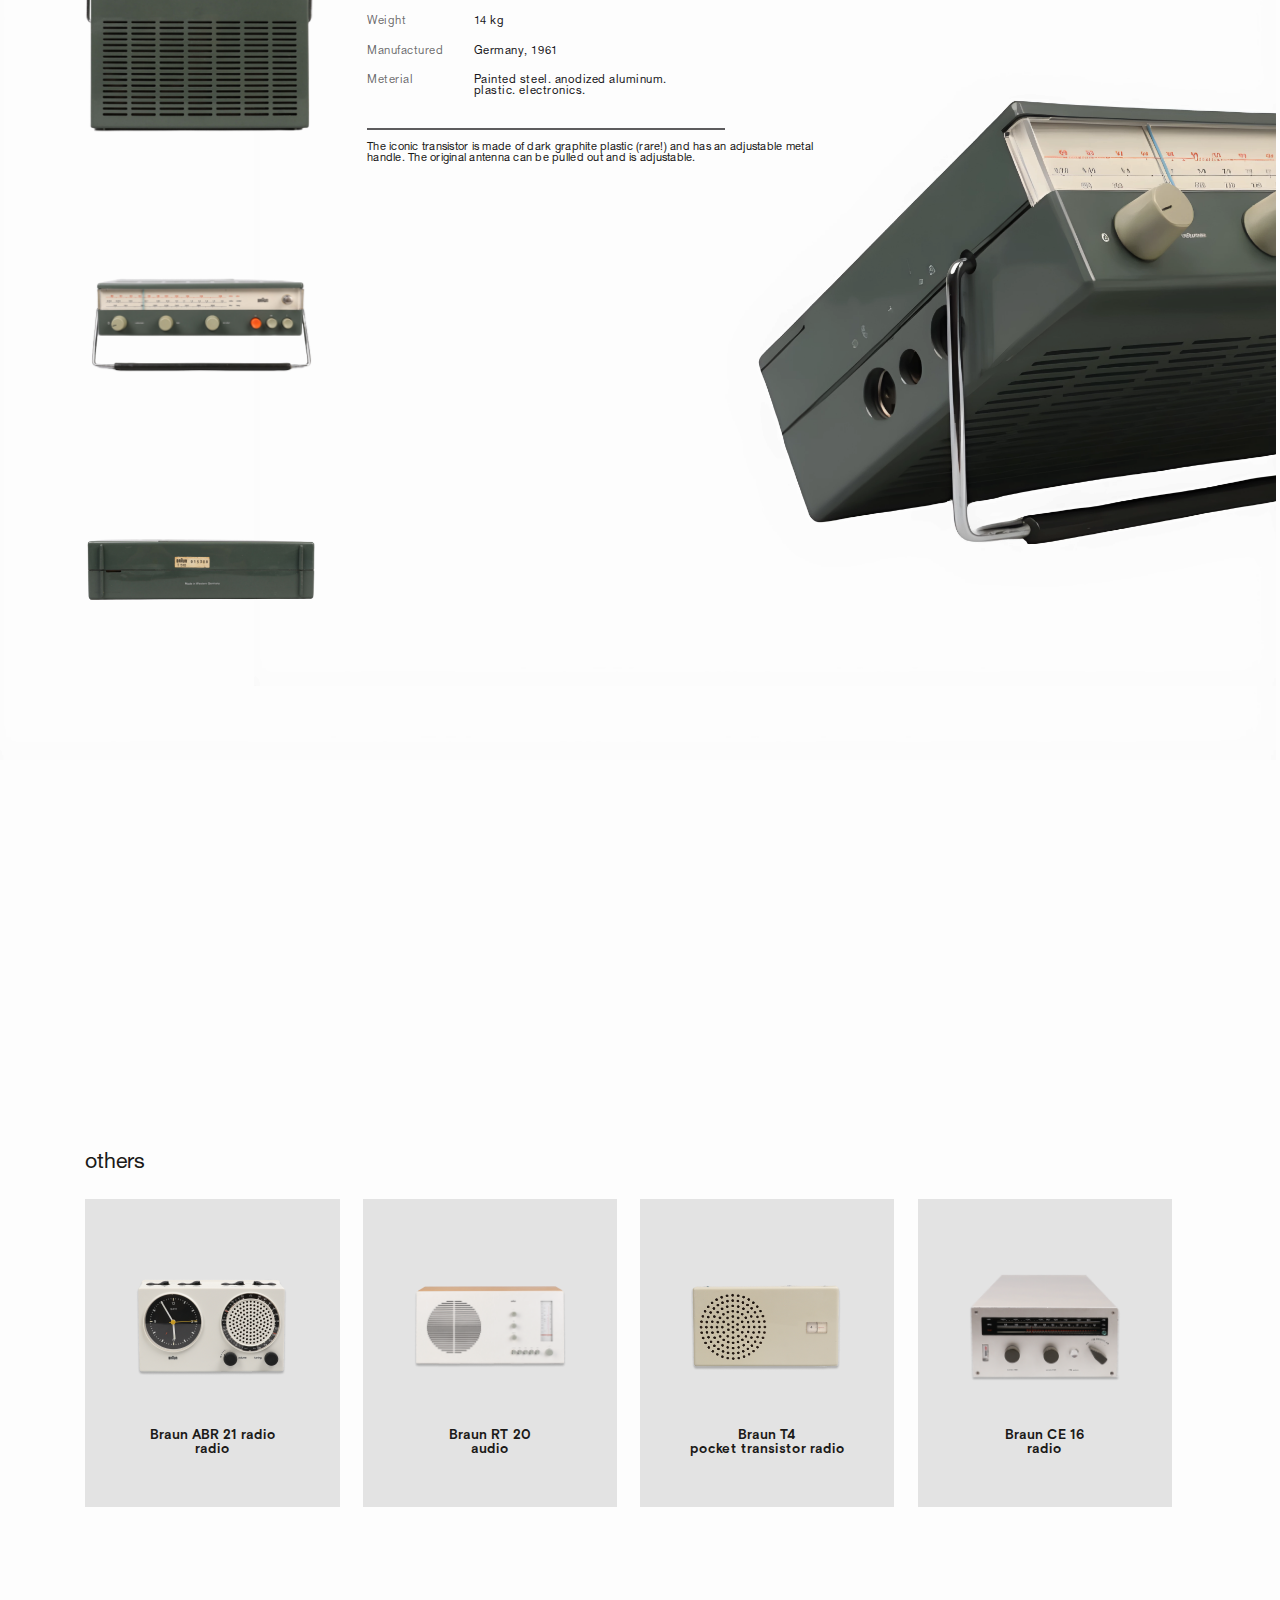
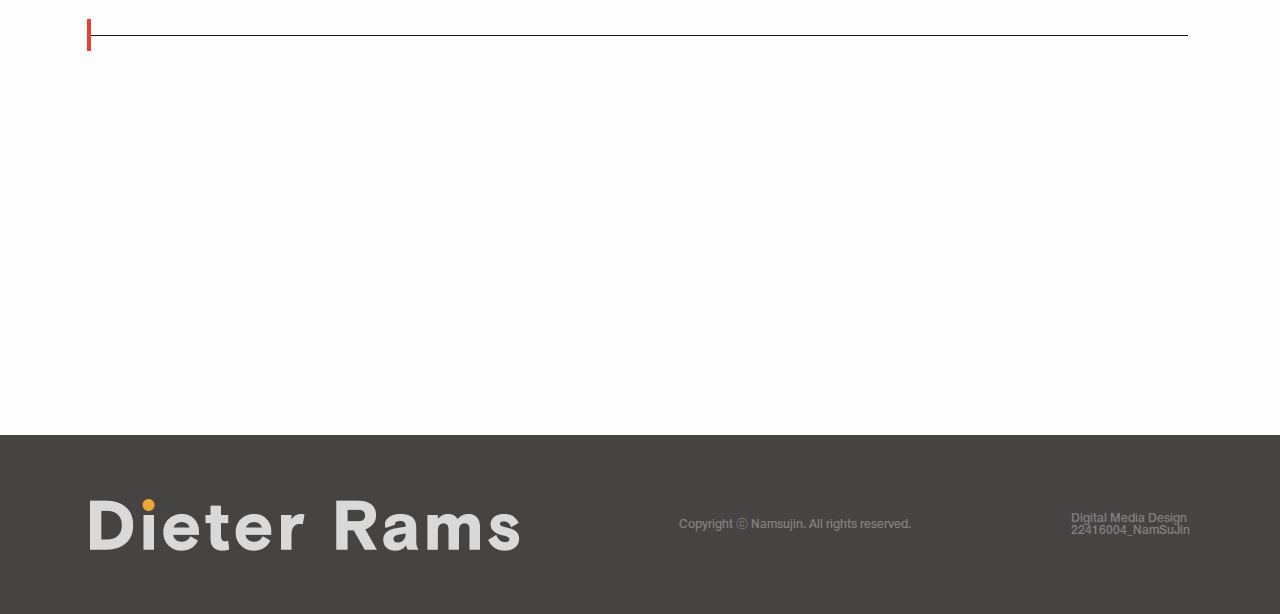
==== commit 0784f799: "Update card1.html" ====
--- a/card1.html
+++ b/card1.html
@@ -11,7 +11,7 @@
             <script src="https://ajax.googleapis.com/ajax/libs/jquery/3.7.0/jquery.min.js"></script>
     </head>
 <body>
-    <div class="grid-container">
+<!--     <div class="grid-container">
         <div class="grid"></div>
         <div class="grid"></div>
         <div class="grid"></div>
@@ -20,7 +20,7 @@
         <div class="grid"></div>
         <div class="grid"></div>
         <div class="grid"></div>
-    </div>
+    </div> -->
     <header id="header">
         <span class="nav">
             <ul>
--- a/css/common_css.css
+++ b/css/common_css.css
@@ -146,6 +146,125 @@
     height: 4000vh;
     padding: 0 6.7708vw;
 }
+/*로딩*/
+.loader {
+    position: fixed;
+    top: 0;
+    left: 0;
+    width: 100%;
+    height: 100%;
+    background: #F2F2F2;
+    z-index: 999;
+    opacity: 1;
+    transition: 0.5s ease;
+    overflow: hidden;
+    display: flex;
+    align-items: center;
+    justify-content: center;
+    animation: loading2 5.5s ease forwards;
+}
+.loading h2{
+    font-family: 'BasisGrotesquePro_Bold';
+    animation: loading 5s ease forwards;
+    color: #3d3634bd;    
+
+}
+.hidden2 {
+    display: none;
+}
+.no-scroll {
+    overflow: hidden;
+}
+.loading {
+    text-align: center;
+}
+.loading span {
+    display: inline-block;
+    vertical-align: middle;
+    width: 1em;
+    height: 1em;
+    margin: 0.5em;
+    background: #3d3634bd;
+    border-radius: 50%;
+    animation: loading 5s ease forwards;
+}
+.loading span:nth-of-type(2) {
+    background: #3d3634bd;
+    animation-delay: 0.2s;
+}
+.loading span:nth-of-type(3) {
+    background: #3d3634bd;
+    animation-delay: 0.4s;
+}
+.loading span:nth-of-type(4) {
+    background: #3d3634bd;
+    animation-delay: 0.6s;
+}
+@keyframes loadings{
+    0%{
+        background: #3d3634bd;
+    scale: 1;
+    }
+    60%{
+        background: #3d3634bd;
+        scale: 1;
+    }
+    80%{
+        background: #49403e;
+        scale: 200;
+        opacity: 1;
+    }
+    90%{
+        background: #49403e;
+        scale: 200;
+        opacity: 1;
+    }
+    100%{
+        background: #3d3634bd;
+        scale: 000;
+        opacity: 0;
+    }
+}
+.loading span:nth-of-type(5) {
+    background: #3d3634bd;
+    animation-delay: 0.8s;
+}
+.loading span:nth-of-type(6) {
+    background: #3d3634bd;
+    animation-delay: 1.0s;
+}
+.loading span:nth-of-type(7) {
+    background: #3d3634bd;
+    animation-delay: 1.2s;
+    animation: loadings 5.5s ease forwards;
+}
+
+/*
+   * Animation keyframes
+   * Use transition opacity instead of keyframes?
+   */
+@keyframes loading {
+    00% {
+        opacity: 0;
+    }
+    20% {
+        opacity: 1;
+    }
+    100% {
+        opacity: 0;
+    }
+}
+@keyframes loading2 {
+    00% {
+        opacity: 1;
+    }
+    92% {
+        opacity: 1;
+    }
+    100% {
+        opacity: 0;
+    }
+}
 
 .grid {
     background-color: #ff000030; 
@@ -396,15 +515,25 @@
     }
 }
 footer{
-    width: 100vw;
-    height: 20vw;
-    background-color: #49403ed5;
-    /* margin-top: 10vw; */
+    width: 100%;
+    height: 14vw;
+    background-color: #221f1ed5;
+    margin-top: 10vw;
     display: flex;
     align-items: center;
-}
-footer a, footer p{
-    color: #ffffff9c; 
-    margin:1vw 6vw;   
-    font-size: calc(100vw * 24 / 1920);
-}+    justify-content: center;
+}
+footer div{
+    width: 86vw;
+    display: flex;
+    align-items: center;
+    justify-content: space-between;
+    color: #f2f2f259;
+}
+footer p{
+    font-family: 'HelveticaNeueLTPro2';
+    font-size: calc(100vw * 18 / 1920);
+}
+footer p:nth-child(1){
+margin-right: 20vw;
+}
